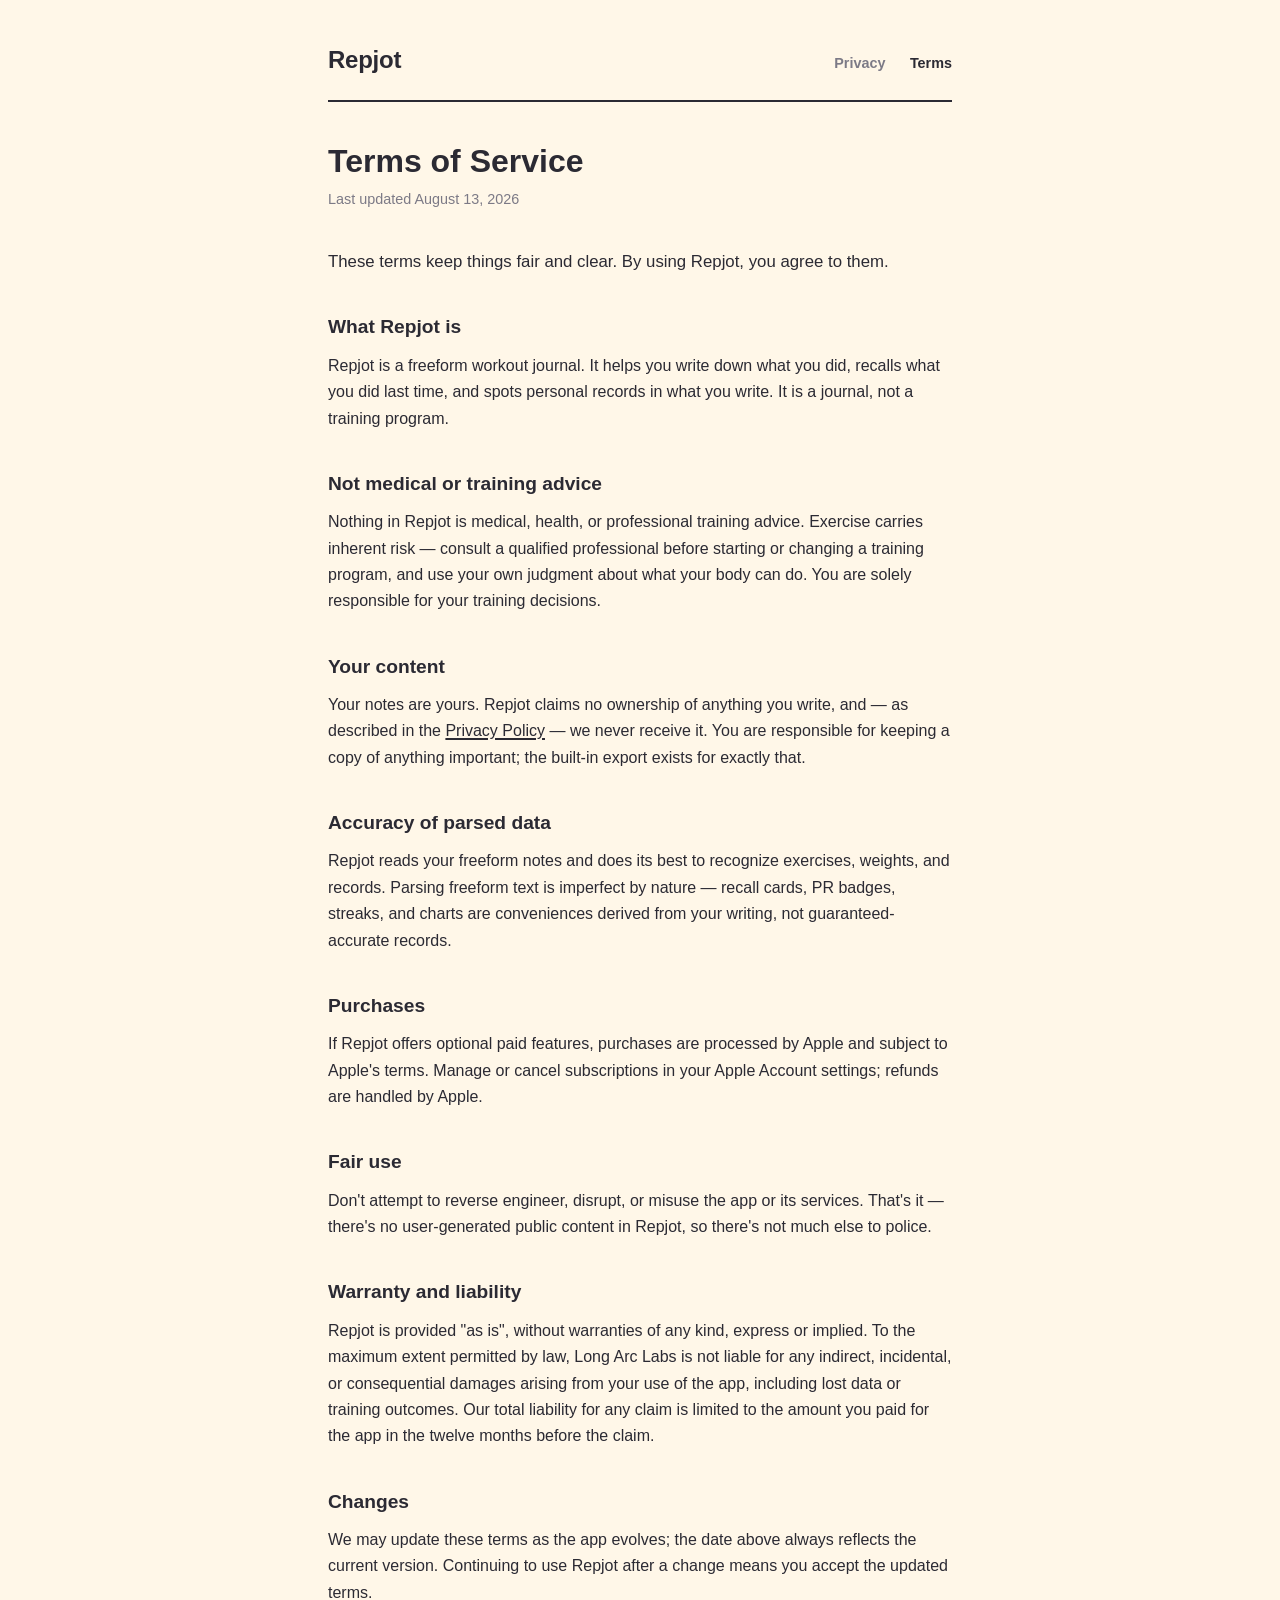
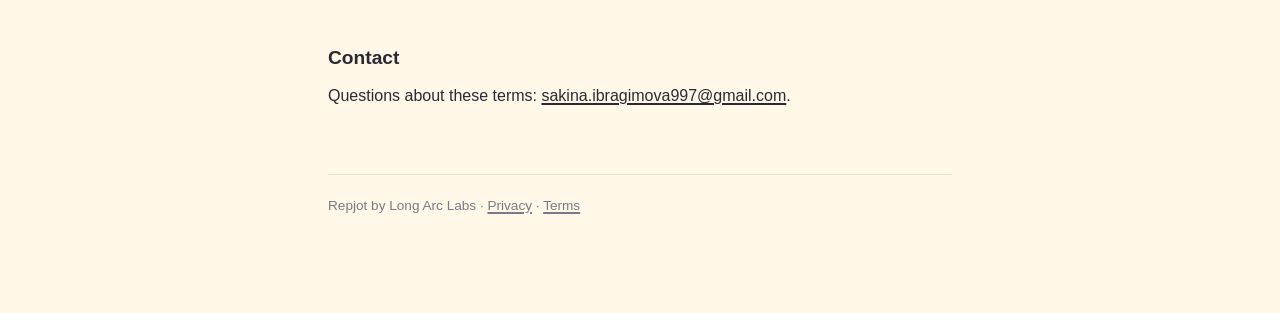
==== terms.html @ fa37f9a2 "Repjot site: privacy policy, terms, landing page Co-Authored-By: Claude Fable 5 <noreply@anthropic.c" ====
<!DOCTYPE html>
<html lang="en">
<head>
  <meta charset="utf-8">
  <meta name="viewport" content="width=device-width, initial-scale=1">
  <title>Terms of Service — Repjot</title>
  <meta name="description" content="Terms of service for Repjot, the freeform workout journal for iPhone.">
  <link rel="stylesheet" href="style.css">
</head>
<body>
  <div class="page">
    <header class="site">
      <a class="wordmark" href="./">Repjot</a>
      <nav class="site">
        <a href="privacy.html">Privacy</a>
        <a href="terms.html" aria-current="page">Terms</a>
      </nav>
    </header>

    <main>
      <h1>Terms of Service</h1>
      <p class="updated">Last updated August 13, 2026</p>

      <p class="lede">These terms keep things fair and clear. By using Repjot, you agree to them.</p>

      <h2>What Repjot is</h2>
      <p>Repjot is a freeform workout journal. It helps you write down what you did, recalls what you did last time, and spots personal records in what you write. It is a journal, not a training program.</p>

      <h2>Not medical or training advice</h2>
      <p>Nothing in Repjot is medical, health, or professional training advice. Exercise carries inherent risk — consult a qualified professional before starting or changing a training program, and use your own judgment about what your body can do. You are solely responsible for your training decisions.</p>

      <h2>Your content</h2>
      <p>Your notes are yours. Repjot claims no ownership of anything you write, and — as described in the <a href="privacy.html">Privacy Policy</a> — we never receive it. You are responsible for keeping a copy of anything important; the built-in export exists for exactly that.</p>

      <h2>Accuracy of parsed data</h2>
      <p>Repjot reads your freeform notes and does its best to recognize exercises, weights, and records. Parsing freeform text is imperfect by nature — recall cards, PR badges, streaks, and charts are conveniences derived from your writing, not guaranteed-accurate records.</p>

      <h2>Purchases</h2>
      <p>If Repjot offers optional paid features, purchases are processed by Apple and subject to Apple's terms. Manage or cancel subscriptions in your Apple Account settings; refunds are handled by Apple.</p>

      <h2>Fair use</h2>
      <p>Don't attempt to reverse engineer, disrupt, or misuse the app or its services. That's it — there's no user-generated public content in Repjot, so there's not much else to police.</p>

      <h2>Warranty and liability</h2>
      <p>Repjot is provided "as is", without warranties of any kind, express or implied. To the maximum extent permitted by law, Long Arc Labs is not liable for any indirect, incidental, or consequential damages arising from your use of the app, including lost data or training outcomes. Our total liability for any claim is limited to the amount you paid for the app in the twelve months before the claim.</p>

      <h2>Changes</h2>
      <p>We may update these terms as the app evolves; the date above always reflects the current version. Continuing to use Repjot after a change means you accept the updated terms.</p>

      <h2>Contact</h2>
      <p>Questions about these terms: <a href="mailto:sakina.ibragimova997@gmail.com">sakina.ibragimova997@gmail.com</a>.</p>
    </main>

    <footer class="site">
      <p>Repjot by Long Arc Labs · <a href="privacy.html">Privacy</a> · <a href="terms.html">Terms</a></p>
    </footer>
  </div>
</body>
</html>
---- style.css ----
:root {
  --canvas: #FFF7E8;
  --ink: #2B2A33;
  --ink-muted: #7C7A86;
  --hairline: #E8DFC9;
}

* { margin: 0; padding: 0; box-sizing: border-box; }

body {
  background: var(--canvas);
  color: var(--ink);
  font-family: -apple-system, BlinkMacSystemFont, "Segoe UI", Roboto, Helvetica, Arial, sans-serif;
  line-height: 1.65;
  -webkit-font-smoothing: antialiased;
}

.page {
  max-width: 42rem;
  margin: 0 auto;
  padding: 2.5rem 1.5rem 5rem;
}

header.site {
  display: flex;
  align-items: baseline;
  justify-content: space-between;
  padding-bottom: 1.25rem;
  border-bottom: 2px solid var(--ink);
  margin-bottom: 2.5rem;
}

.wordmark {
  font-family: ui-rounded, -apple-system, BlinkMacSystemFont, "Segoe UI", sans-serif;
  font-weight: 800;
  font-size: 1.5rem;
  letter-spacing: -0.01em;
  color: var(--ink);
  text-decoration: none;
}

nav.site a {
  color: var(--ink-muted);
  text-decoration: none;
  font-size: 0.9rem;
  font-weight: 600;
  margin-left: 1.25rem;
}

nav.site a:hover, nav.site a[aria-current="page"] { color: var(--ink); }

h1 {
  font-family: ui-rounded, -apple-system, BlinkMacSystemFont, "Segoe UI", sans-serif;
  font-weight: 800;
  font-size: 2rem;
  line-height: 1.2;
  margin-bottom: 0.5rem;
  text-wrap: balance;
}

.updated {
  color: var(--ink-muted);
  font-size: 0.9rem;
  margin-bottom: 2.25rem;
}

h2 {
  font-family: ui-rounded, -apple-system, BlinkMacSystemFont, "Segoe UI", sans-serif;
  font-weight: 700;
  font-size: 1.2rem;
  margin: 2.25rem 0 0.6rem;
}

p, ul { margin-bottom: 1rem; }

ul { padding-left: 1.4rem; }

li { margin-bottom: 0.35rem; }

a { color: var(--ink); text-decoration-thickness: 1.5px; text-underline-offset: 2px; }

strong { font-weight: 700; }

.lede { font-size: 1.05rem; }

footer.site {
  margin-top: 4rem;
  padding-top: 1.25rem;
  border-top: 1px solid var(--hairline);
  color: var(--ink-muted);
  font-size: 0.85rem;
}

footer.site a { color: var(--ink-muted); }
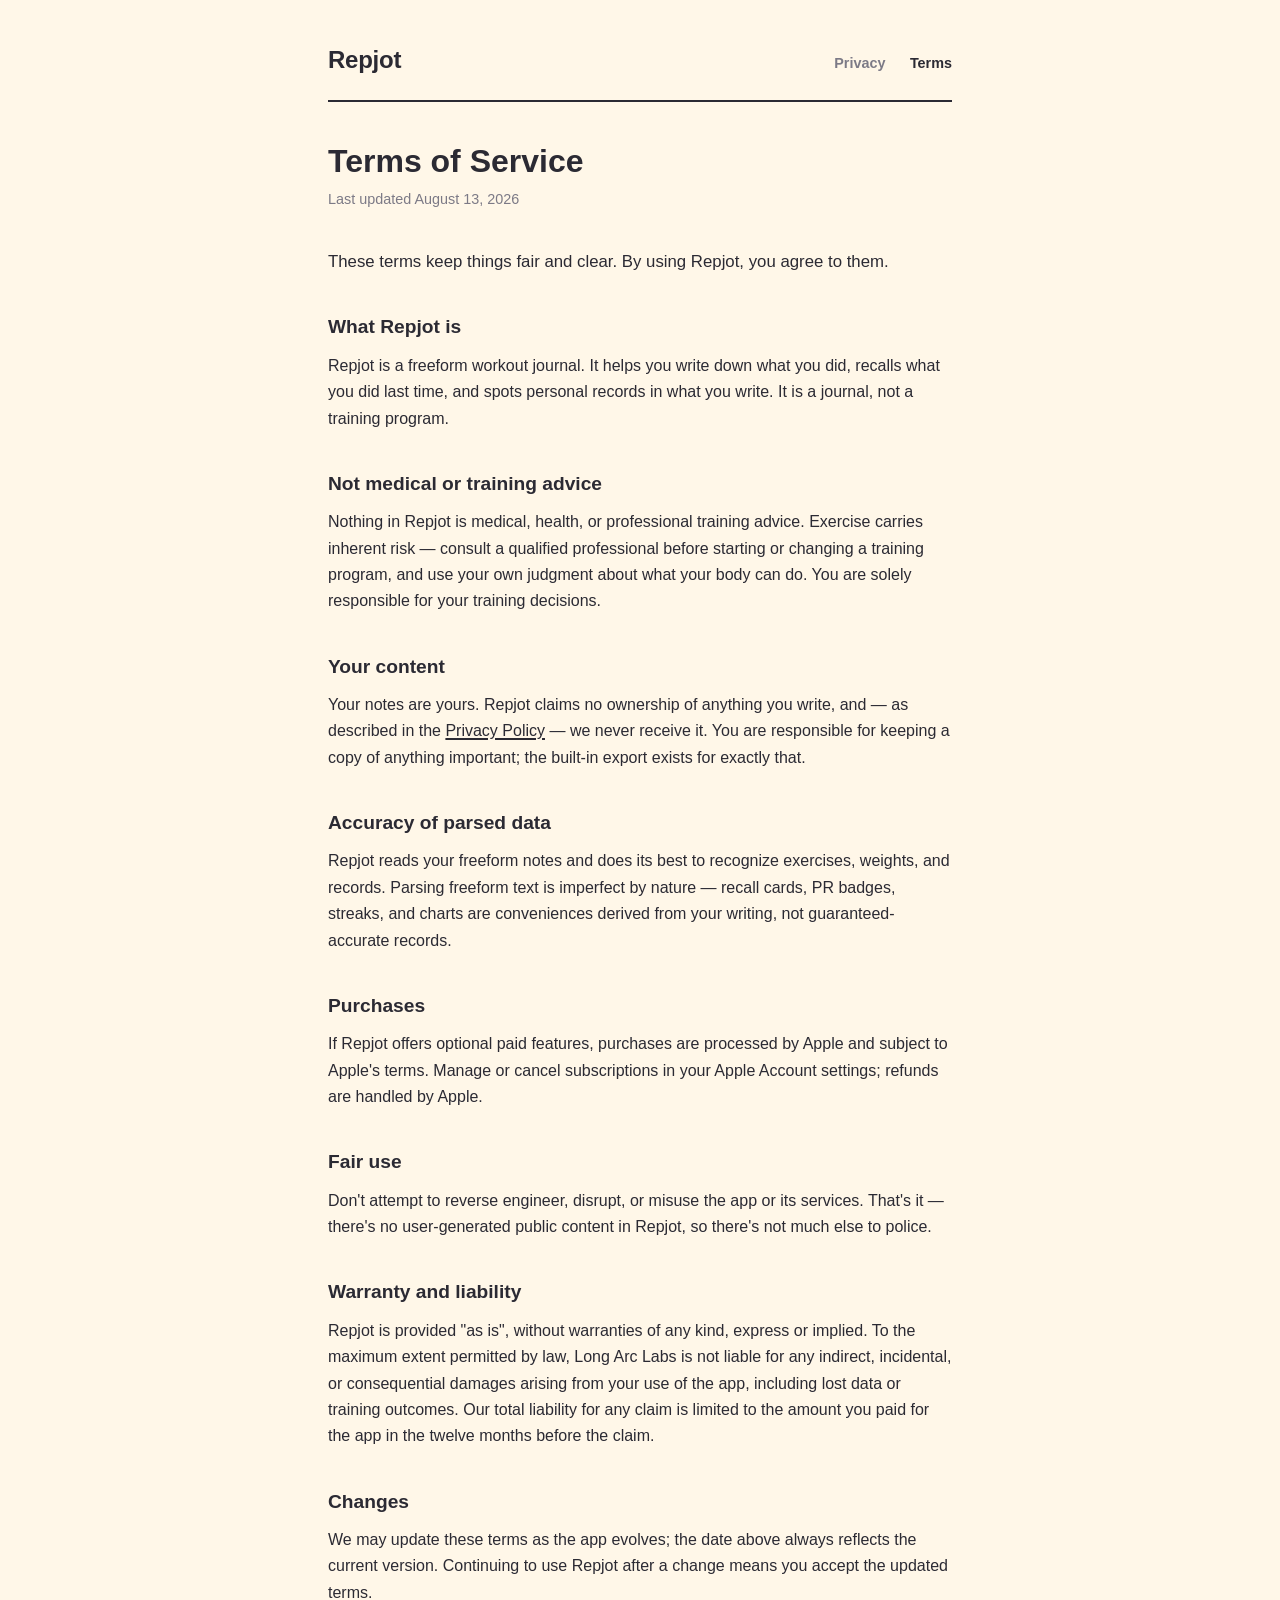
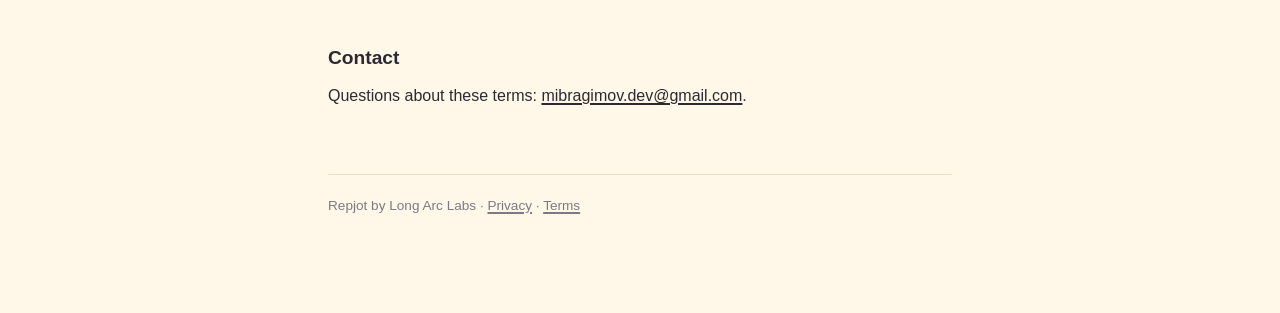
==== commit 3bb55dc8: "Use mibragimov.dev@gmail.com as contact email Co-Authored-By: Claude Fable 5 <noreply@anthropic.com>" ====
--- a/terms.html
+++ b/terms.html
@@ -48,7 +48,7 @@
       <p>We may update these terms as the app evolves; the date above always reflects the current version. Continuing to use Repjot after a change means you accept the updated terms.</p>
 
       <h2>Contact</h2>
-      <p>Questions about these terms: <a href="mailto:sakina.ibragimova997@gmail.com">sakina.ibragimova997@gmail.com</a>.</p>
+      <p>Questions about these terms: <a href="mailto:mibragimov.dev@gmail.com">mibragimov.dev@gmail.com</a>.</p>
     </main>
 
     <footer class="site">
